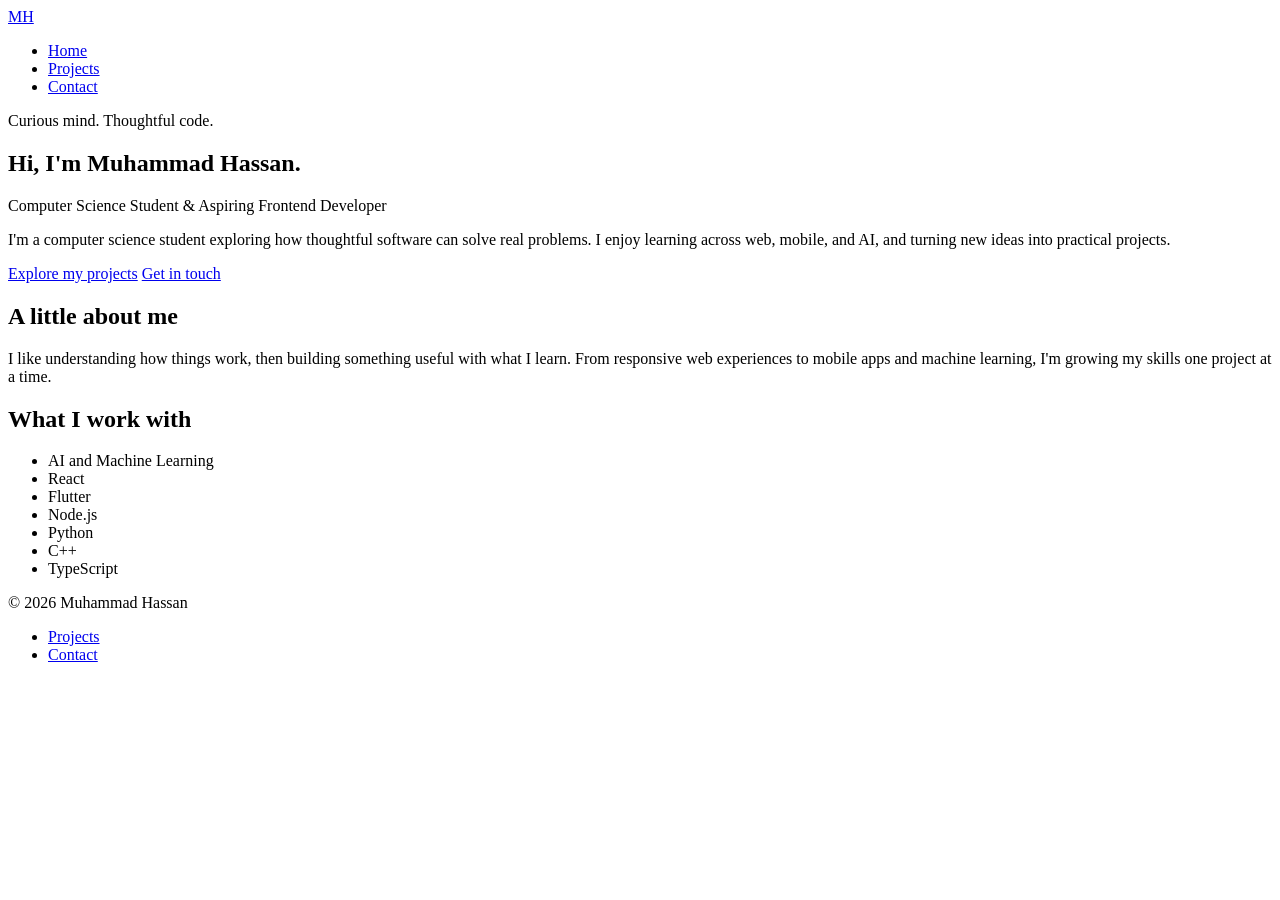
==== index.html @ 702b17aa "feat: add semantic portfolio page structure" ====
<!doctype html>
<html lang="en">
  <head>
    <meta charset="utf-8">
    <meta name="viewport" content="width=device-width, initial-scale=1">
    <meta name="description" content="Meet Muhammad Hassan, a computer science student exploring software development, AI, and machine learning.">
    <title>Muhammad Hassan | Home</title>
  </head>
  <body>
    <header>
      <a href="index.html" aria-label="Muhammad Hassan home">MH</a>
      <nav aria-label="Main navigation">
        <ul>
          <li><a href="index.html" aria-current="page">Home</a></li>
          <li><a href="projects.html">Projects</a></li>
          <li><a href="contact.html">Contact</a></li>
        </ul>
      </nav>
    </header>

    <main>
      <section aria-labelledby="intro-heading">
        <p>Curious mind. Thoughtful code.</p>
        <h1 id="intro-heading">Hi, I'm Muhammad Hassan.</h1>
        <p>Computer Science Student &amp; Aspiring Frontend Developer</p>
        <p>I'm a computer science student exploring how thoughtful software can solve real problems. I enjoy learning across web, mobile, and AI, and turning new ideas into practical projects.</p>
        <a href="projects.html">Explore my projects</a>
        <a href="contact.html">Get in touch</a>
      </section>

      <section aria-labelledby="about-heading">
        <h2 id="about-heading">A little about me</h2>
        <p>I like understanding how things work, then building something useful with what I learn. From responsive web experiences to mobile apps and machine learning, I'm growing my skills one project at a time.</p>
      </section>

      <section aria-labelledby="skills-heading">
        <h2 id="skills-heading">What I work with</h2>
        <ul>
          <li>AI and Machine Learning</li>
          <li>React</li>
          <li>Flutter</li>
          <li>Node.js</li>
          <li>Python</li>
          <li>C++</li>
          <li>TypeScript</li>
        </ul>
      </section>
    </main>

    <footer>
      <p>&copy; 2026 Muhammad Hassan</p>
      <nav aria-label="Footer navigation">
        <ul>
          <li><a href="projects.html">Projects</a></li>
          <li><a href="contact.html">Contact</a></li>
        </ul>
      </nav>
    </footer>
  </body>
</html>
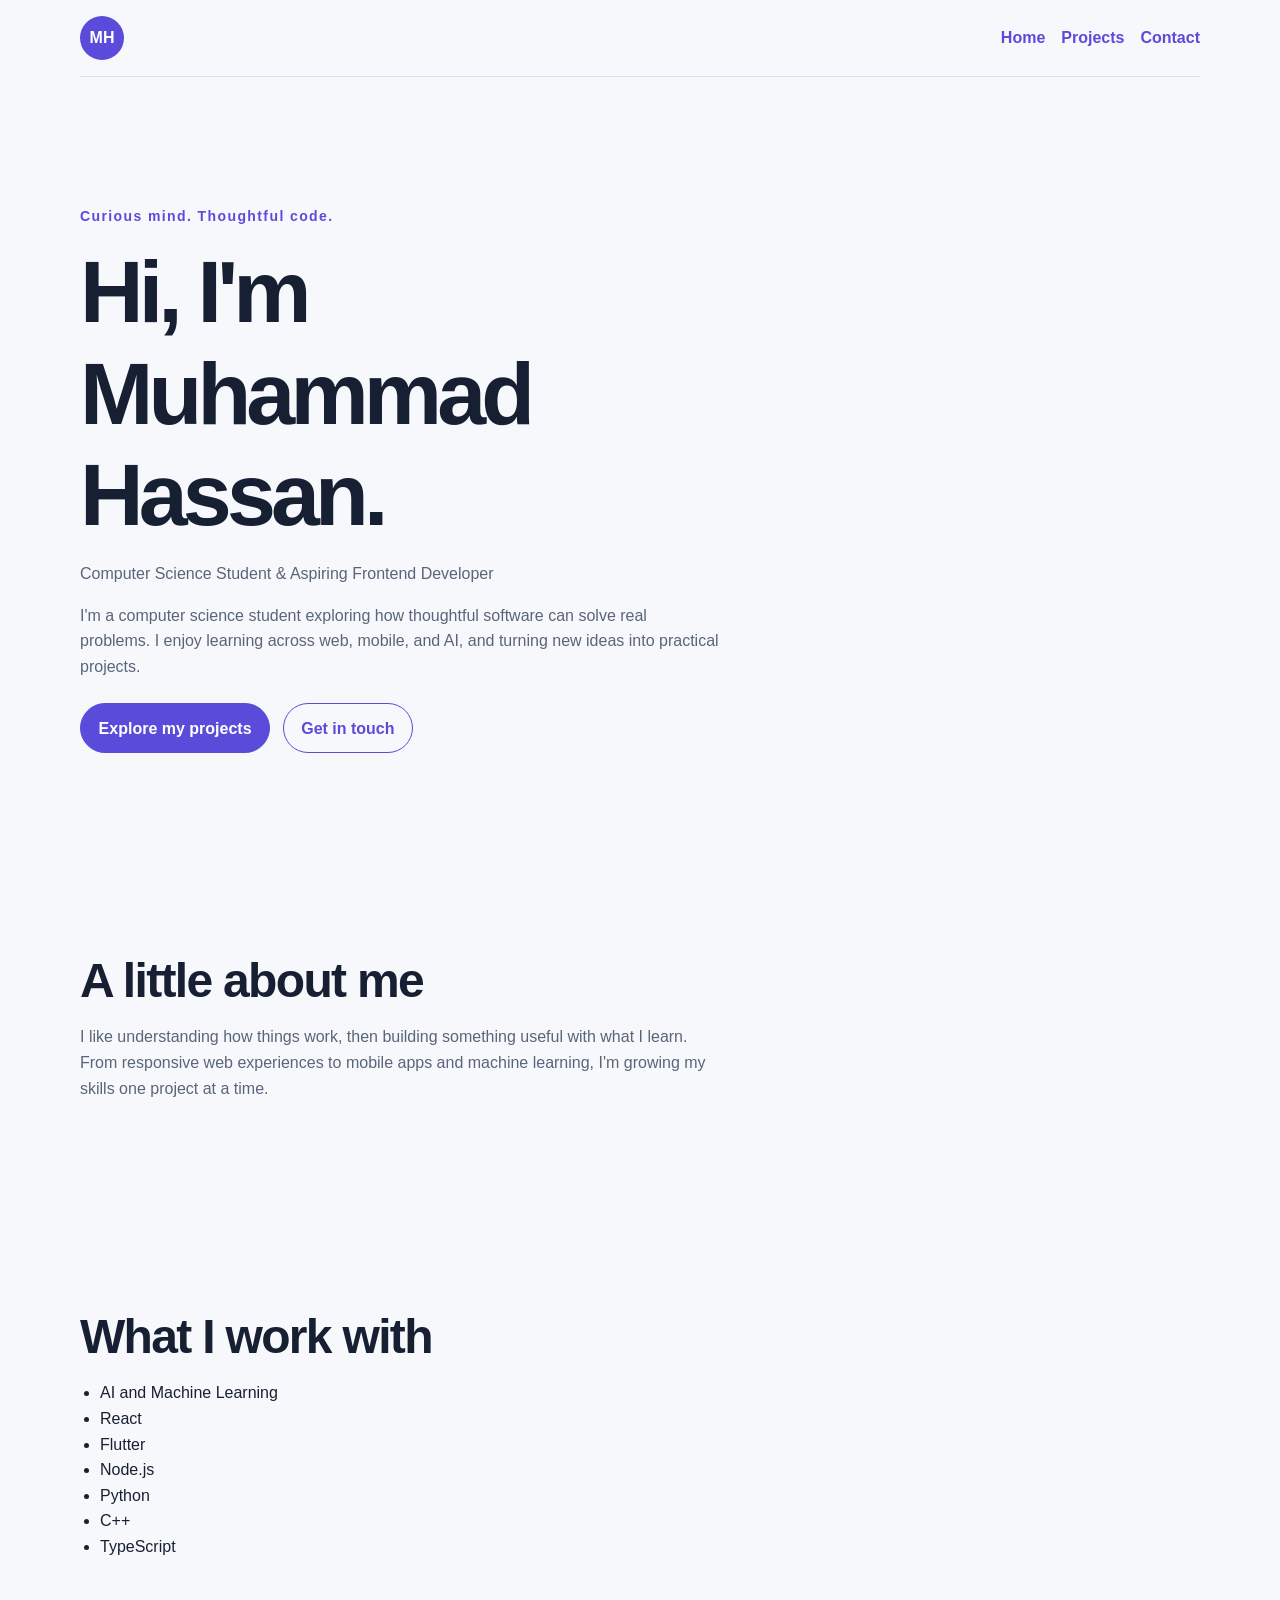
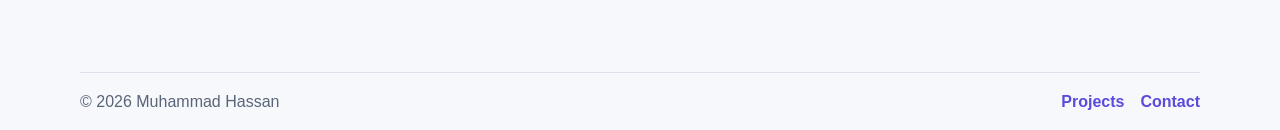
==== commit 64a6e116: "feat: add responsive shared portfolio styles" ====
--- a/index.html
+++ b/index.html
@@ -5,6 +5,7 @@
     <meta name="viewport" content="width=device-width, initial-scale=1">
     <meta name="description" content="Meet Muhammad Hassan, a computer science student exploring software development, AI, and machine learning.">
     <title>Muhammad Hassan | Home</title>
+    <link rel="stylesheet" href="styles.css">
   </head>
   <body>
     <header>
@@ -24,8 +25,8 @@
         <h1 id="intro-heading">Hi, I'm Muhammad Hassan.</h1>
         <p>Computer Science Student &amp; Aspiring Frontend Developer</p>
         <p>I'm a computer science student exploring how thoughtful software can solve real problems. I enjoy learning across web, mobile, and AI, and turning new ideas into practical projects.</p>
-        <a href="projects.html">Explore my projects</a>
-        <a href="contact.html">Get in touch</a>
+        <a class="button-link" href="projects.html">Explore my projects</a>
+        <a class="button-link button-link-secondary" href="contact.html">Get in touch</a>
       </section>
 
       <section aria-labelledby="about-heading">
--- a/styles.css
+++ b/styles.css
@@ -0,0 +1,298 @@
+*,
+*::before,
+*::after {
+  box-sizing: border-box;
+}
+
+:root {
+  --color-page: #f7f8fc;
+  --color-surface: #ffffff;
+  --color-text: #172033;
+  --color-muted: #596579;
+  --color-accent: #5b4bdb;
+  --color-accent-hover: #4435b8;
+  --color-border: #dce1ec;
+  --color-highlight: #eeecff;
+  --color-focus: #d45b21;
+  --radius-small: 0.5rem;
+  --radius-card: 1rem;
+  --radius-pill: 999px;
+  --space-1: 0.5rem;
+  --space-2: 1rem;
+  --space-3: 1.5rem;
+  --space-4: 2rem;
+  --space-5: 3rem;
+  --content-width: 70rem;
+}
+
+body {
+  min-height: 100vh;
+  margin: 0;
+  background: var(--color-page);
+  color: var(--color-text);
+  font-family: "Segoe UI", Arial, sans-serif;
+  line-height: 1.6;
+}
+
+a {
+  color: var(--color-accent);
+}
+
+a:hover {
+  color: var(--color-accent-hover);
+}
+
+:focus-visible {
+  outline: 3px solid var(--color-focus);
+}
+
+header,
+footer {
+  display: flex;
+  align-items: center;
+  justify-content: space-between;
+  gap: var(--space-2);
+  width: 90%;
+  max-width: var(--content-width);
+  margin: 0 auto;
+  padding-top: var(--space-2);
+  padding-bottom: var(--space-2);
+}
+
+header {
+  flex-wrap: wrap;
+  border-bottom: 1px solid var(--color-border);
+}
+
+header > a {
+  display: grid;
+  width: 2.75rem;
+  place-items: center;
+  height: 2.75rem;
+  border-radius: 50%;
+  background: var(--color-accent);
+  color: #fff;
+  font-weight: 800;
+  text-decoration: none;
+}
+
+header > a:hover {
+  background: var(--color-accent-hover);
+  color: #fff;
+}
+
+nav ul,
+footer ul {
+  display: flex;
+  flex-wrap: wrap;
+  gap: var(--space-2);
+  margin: 0;
+  padding: 0;
+  list-style: none;
+}
+
+nav a {
+  font-weight: 600;
+  text-decoration: none;
+}
+
+main {
+  width: 90%;
+  max-width: var(--content-width);
+  margin: 0 auto;
+}
+
+main > section {
+  padding-top: clamp(2.5rem, 8vw, 6rem);
+  padding-bottom: clamp(2.5rem, 8vw, 6rem);
+}
+
+h1,
+h2,
+h3,
+p {
+  margin-top: 0;
+}
+
+h1,
+h2,
+h3 {
+  line-height: 1.15;
+}
+
+h1 {
+  max-width: 40rem;
+  margin-bottom: var(--space-2);
+  font-size: clamp(2.5rem, 9vw, 5.5rem);
+  letter-spacing: -0.055em;
+}
+
+h2 {
+  margin-bottom: var(--space-2);
+  font-size: clamp(1.75rem, 5vw, 3rem);
+  letter-spacing: -0.035em;
+}
+
+main > section > p:first-child {
+  color: var(--color-accent);
+  font-size: 0.875rem;
+  font-weight: 800;
+  letter-spacing: 0.1em;
+}
+
+main > section > p {
+  max-width: 40rem;
+  color: var(--color-muted);
+}
+
+main > section:first-child {
+  padding-top: clamp(3rem, 12vw, 8rem);
+}
+
+.button-link,
+button {
+  display: inline-flex;
+  min-height: 2.75rem;
+  align-items: center;
+  justify-content: center;
+  margin: var(--space-1) var(--space-1) var(--space-1) 0;
+  padding: 0.7rem 1.1rem;
+  border: 1px solid var(--color-accent);
+  border-radius: var(--radius-pill);
+  background: var(--color-accent);
+  color: #fff;
+  font-family: inherit;
+  font-size: 1rem;
+  font-weight: 700;
+  text-decoration: none;
+}
+
+.button-link:hover,
+button:hover {
+  background: var(--color-accent-hover);
+  color: #fff;
+}
+
+.button-link-secondary {
+  background: transparent;
+  color: var(--color-accent);
+}
+
+main ul {
+  padding-left: 1.25rem;
+}
+
+#project-controls {
+  display: grid;
+  gap: var(--space-1);
+  max-width: 42rem;
+  margin-top: var(--space-3);
+  margin-bottom: var(--space-3);
+}
+
+label,
+legend {
+  font-weight: 700;
+}
+
+input,
+select,
+textarea {
+  width: 100%;
+  min-height: 2.75rem;
+  padding: 0.7rem 0.8rem;
+  border: 1px solid var(--color-border);
+  border-radius: var(--radius-small);
+  background: var(--color-surface);
+  color: var(--color-text);
+  font-family: inherit;
+  font-size: 1rem;
+}
+
+.project-grid {
+  display: grid;
+  grid-template-columns: minmax(0, 1fr);
+  gap: var(--space-2);
+}
+
+.project-card {
+  padding: var(--space-3);
+  border: 1px solid var(--color-border);
+  border-radius: var(--radius-card);
+  background: var(--color-surface);
+}
+
+.project-card h2,
+.project-card h3 {
+  font-size: 1.35rem;
+}
+
+.project-card p:last-child {
+  margin-bottom: 0;
+}
+
+#contact-form {
+  display: grid;
+  gap: var(--space-2);
+  max-width: 42rem;
+}
+
+#contact-form > div {
+  display: grid;
+  gap: var(--space-1);
+}
+
+#contact-form fieldset {
+  display: grid;
+  gap: var(--space-1);
+  margin: 0;
+  padding: var(--space-2);
+  border: 1px solid var(--color-border);
+  border-radius: var(--radius-small);
+}
+
+#contact-form fieldset > div,
+#contact-form .consent-row {
+  display: flex;
+  align-items: center;
+  gap: var(--space-1);
+}
+
+#contact-form input[type="radio"],
+#contact-form input[type="checkbox"] {
+  width: 1.1rem;
+  min-height: 1.1rem;
+  margin: 0;
+}
+
+#contact-form button {
+}
+
+footer {
+  flex-wrap: wrap;
+  border-top: 1px solid var(--color-border);
+  color: var(--color-muted);
+}
+
+footer p {
+  margin: 0;
+}
+
+@media (min-width: 40rem) {
+  .project-grid {
+    grid-template-columns: repeat(2, minmax(0, 1fr));
+    gap: var(--space-3);
+  }
+
+  #project-controls {
+    grid-template-columns: 1fr 2fr;
+    align-items: center;
+  }
+}
+
+@media (min-width: 64rem) {
+  .project-grid {
+    grid-template-columns: repeat(3, minmax(0, 1fr));
+  }
+}
+
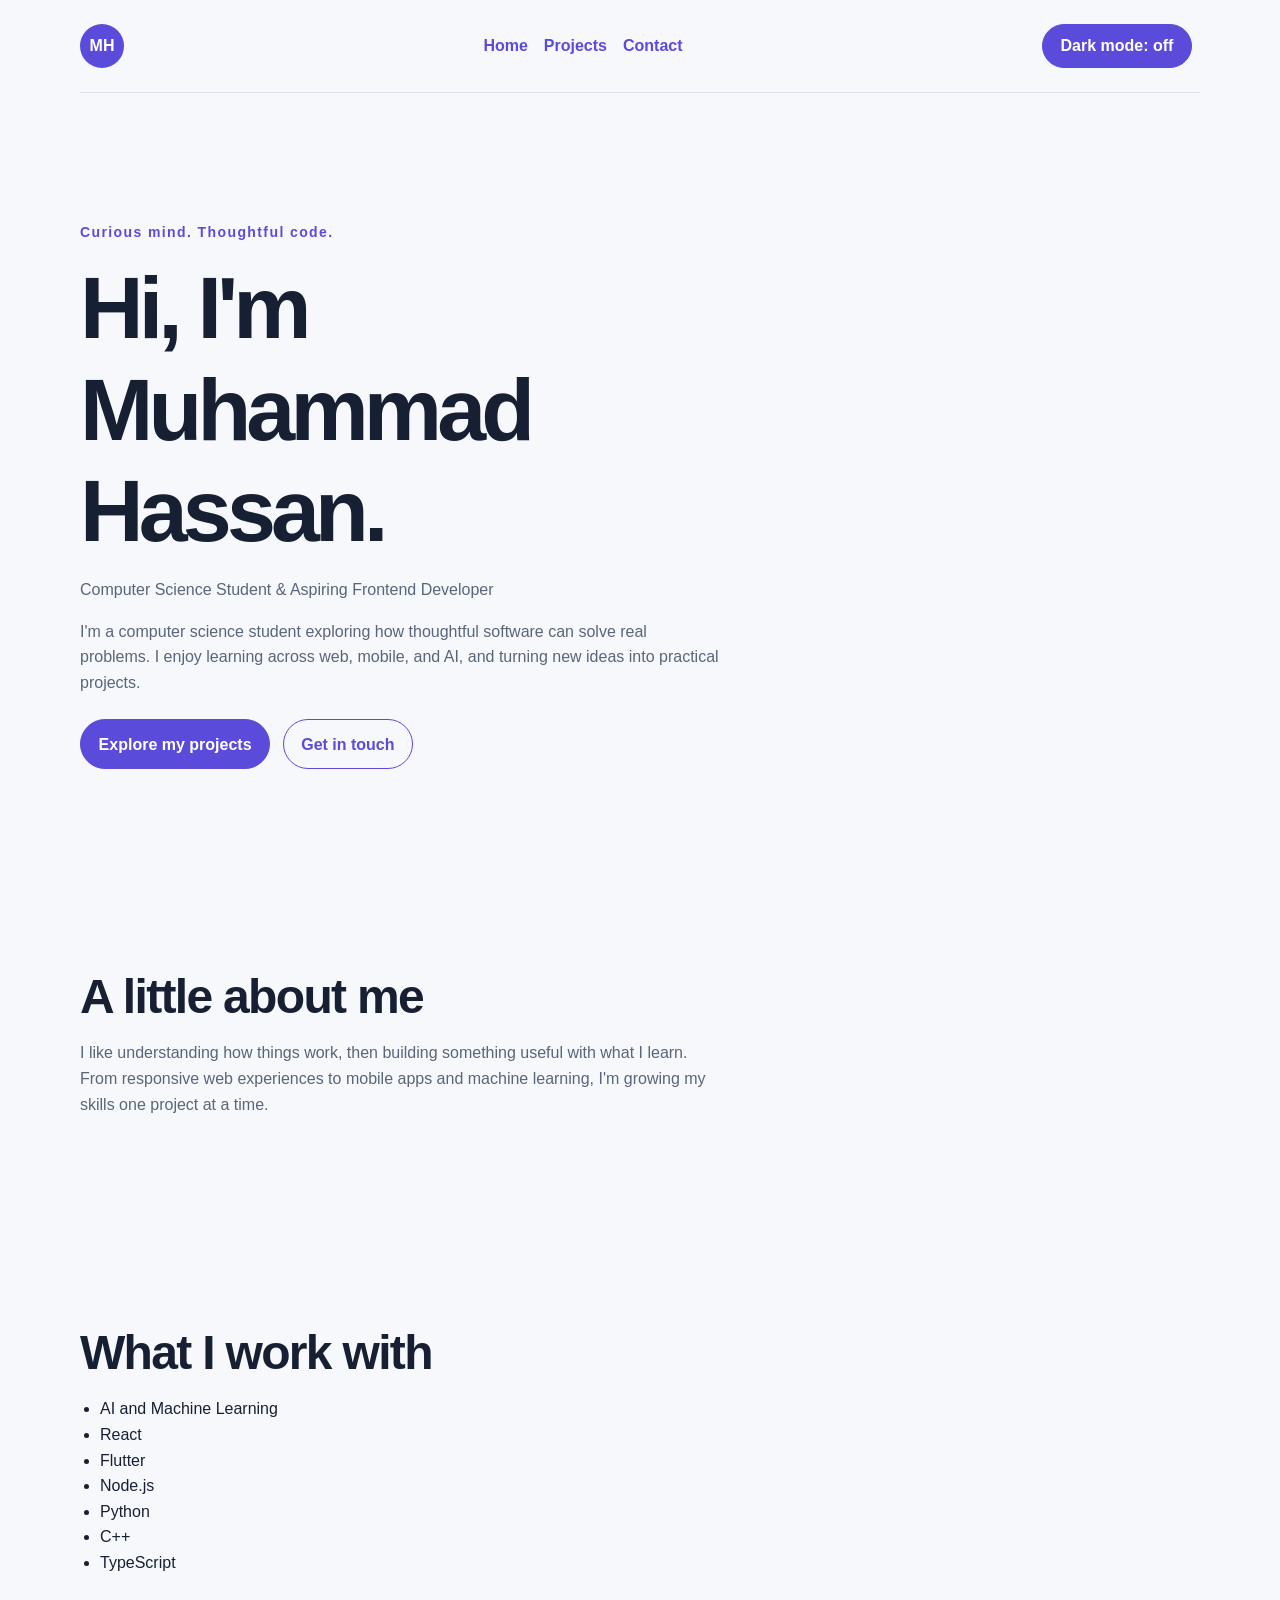
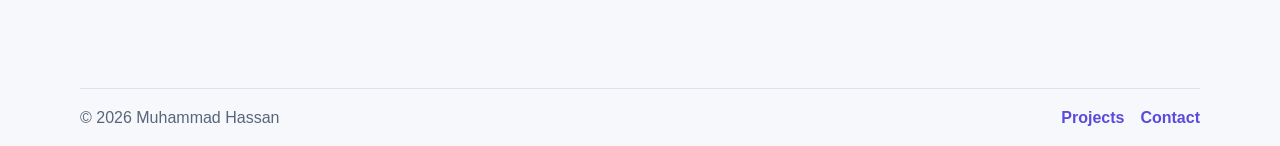
==== commit 23002ffa: "feat: add persistent dark mode toggle" ====
--- a/index.html
+++ b/index.html
@@ -6,6 +6,7 @@
     <meta name="description" content="Meet Muhammad Hassan, a computer science student exploring software development, AI, and machine learning.">
     <title>Muhammad Hassan | Home</title>
     <link rel="stylesheet" href="styles.css">
+    <script src="theme.js" defer></script>
   </head>
   <body>
     <header>
@@ -17,6 +18,7 @@
           <li><a href="contact.html">Contact</a></li>
         </ul>
       </nav>
+      <button id="theme-toggle" type="button" aria-label="Toggle dark mode" aria-pressed="false">Dark mode: off</button>
     </header>
 
     <main>
--- a/styles.css
+++ b/styles.css
@@ -11,6 +11,7 @@
   --color-muted: #596579;
   --color-accent: #5b4bdb;
   --color-accent-hover: #4435b8;
+  --color-on-accent: #ffffff;
   --color-border: #dce1ec;
   --color-highlight: #eeecff;
   --color-focus: #d45b21;
@@ -25,6 +26,47 @@
   --content-width: 70rem;
 }
 
+@media (prefers-color-scheme: dark) {
+  :root {
+    --color-page: #0b1120;
+    --color-surface: #141e30;
+    --color-text: #e2e8f0;
+    --color-muted: #a8b3c6;
+    --color-accent: #b4a8ff;
+    --color-accent-hover: #cbc2ff;
+    --color-on-accent: #17132f;
+    --color-border: #2b3850;
+    --color-highlight: #282243;
+    --color-focus: #ffb38a;
+  }
+}
+
+:root[data-theme="light"] {
+  --color-page: #f7f8fc;
+  --color-surface: #ffffff;
+  --color-text: #172033;
+  --color-muted: #596579;
+  --color-accent: #5b4bdb;
+  --color-accent-hover: #4435b8;
+  --color-on-accent: #ffffff;
+  --color-border: #dce1ec;
+  --color-highlight: #eeecff;
+  --color-focus: #d45b21;
+}
+
+:root[data-theme="dark"] {
+  --color-page: #0b1120;
+  --color-surface: #141e30;
+  --color-text: #e2e8f0;
+  --color-muted: #a8b3c6;
+  --color-accent: #b4a8ff;
+  --color-accent-hover: #cbc2ff;
+  --color-on-accent: #17132f;
+  --color-border: #2b3850;
+  --color-highlight: #282243;
+  --color-focus: #ffb38a;
+}
+
 body {
   min-height: 100vh;
   margin: 0;
@@ -71,14 +113,14 @@
   height: 2.75rem;
   border-radius: 50%;
   background: var(--color-accent);
-  color: #fff;
+  color: var(--color-on-accent);
   font-weight: 800;
   text-decoration: none;
 }
 
 header > a:hover {
   background: var(--color-accent-hover);
-  color: #fff;
+  color: var(--color-on-accent);
 }
 
 nav ul,
@@ -160,7 +202,7 @@
   border: 1px solid var(--color-accent);
   border-radius: var(--radius-pill);
   background: var(--color-accent);
-  color: #fff;
+  color: var(--color-on-accent);
   font-family: inherit;
   font-size: 1rem;
   font-weight: 700;
@@ -170,7 +212,7 @@
 .button-link:hover,
 button:hover {
   background: var(--color-accent-hover);
-  color: #fff;
+  color: var(--color-on-accent);
 }
 
 .button-link-secondary {
@@ -220,6 +262,19 @@
   border: 1px solid var(--color-border);
   border-radius: var(--radius-card);
   background: var(--color-surface);
+  transition: transform 0.2s, box-shadow 0.2s;
+}
+
+.project-card:hover {
+  transform: translateY(-4px);
+  box-shadow: 0 10px 25px rgb(0 0 0 / 0.08);
+}
+
+.project-icon {
+  display: block;
+  width: 3rem;
+  height: 3rem;
+  margin-bottom: var(--space-2);
 }
 
 .project-card h2,
@@ -229,6 +284,25 @@
 
 .project-card p:last-child {
   margin-bottom: 0;
+}
+
+.project-tech {
+  display: flex;
+  flex-wrap: wrap;
+  gap: var(--space-1);
+  padding: 0;
+  list-style: none;
+}
+
+.project-tech li {
+  padding: 0.25rem 0.65rem;
+  border-radius: var(--radius-pill);
+  background: var(--color-highlight);
+  color: var(--color-accent);
+}
+
+.project-empty {
+  color: var(--color-muted);
 }
 
 #contact-form {
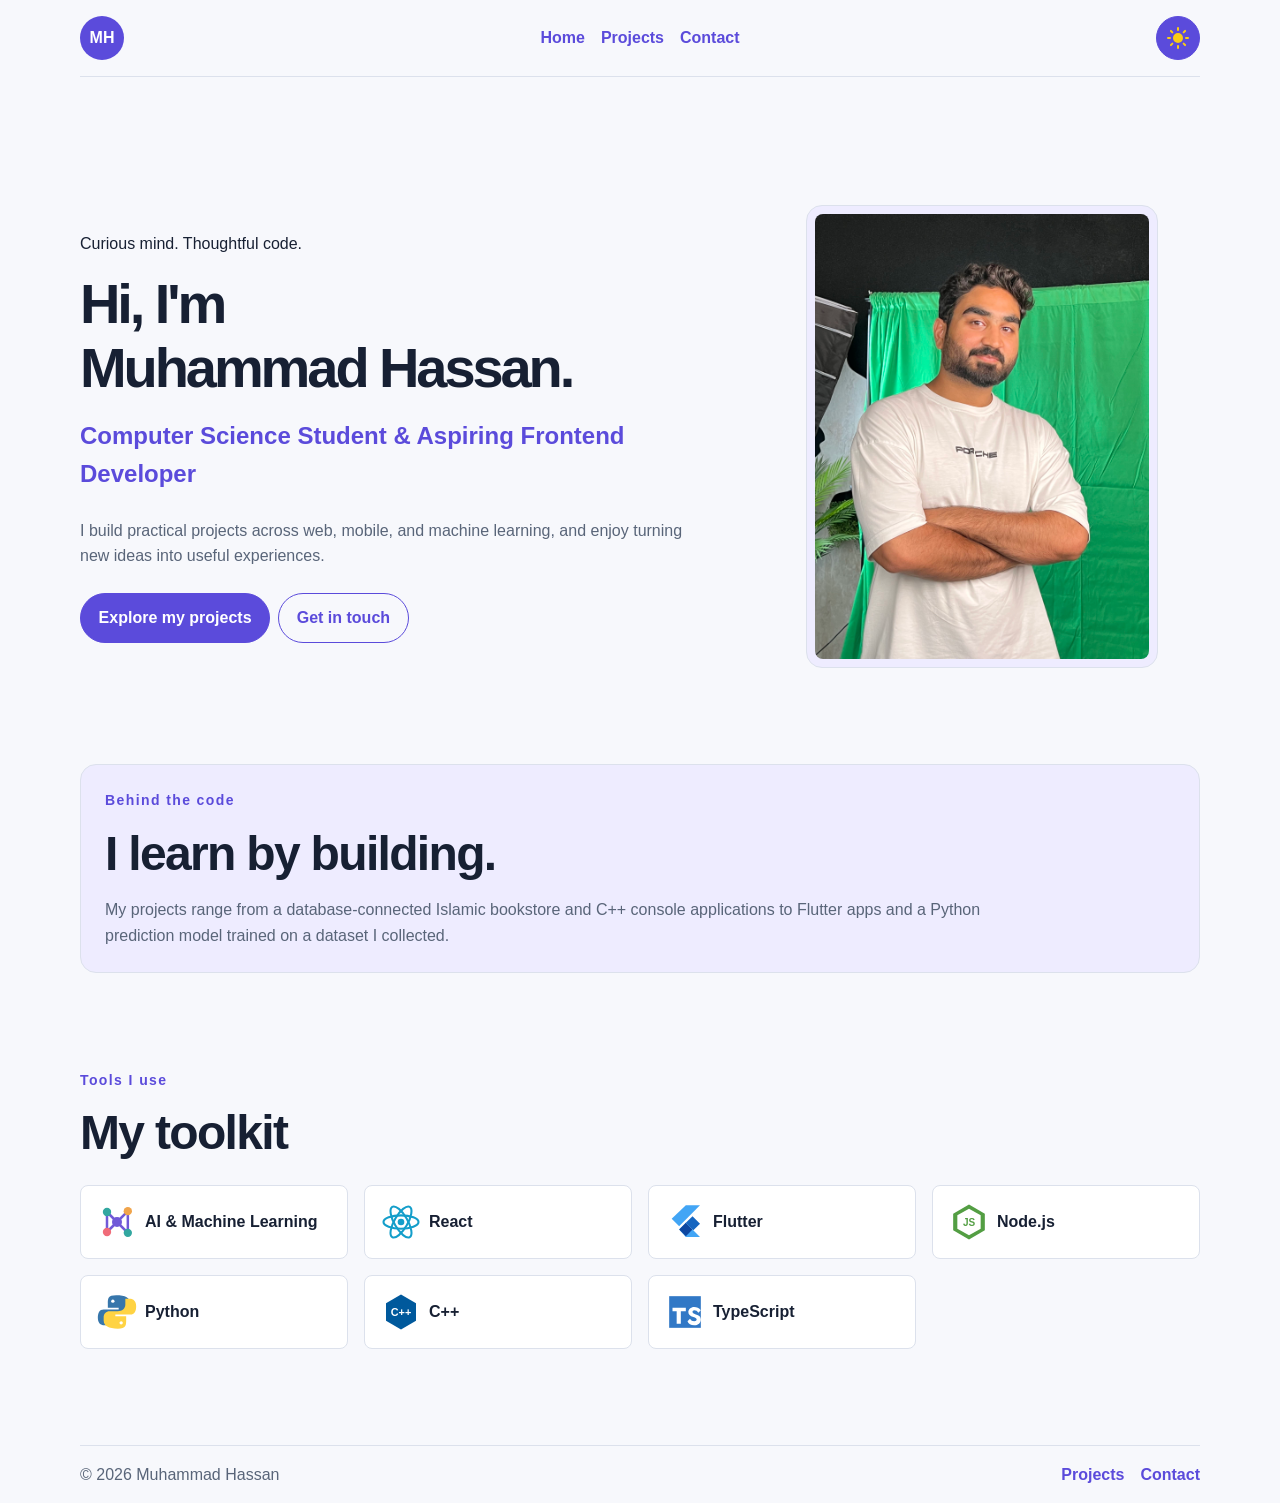
==== commit 1c6d9454: "feat: improve portfolio home page and theme toggle" ====
--- a/index.html
+++ b/index.html
@@ -18,34 +18,43 @@
           <li><a href="contact.html">Contact</a></li>
         </ul>
       </nav>
-      <button id="theme-toggle" type="button" aria-label="Toggle dark mode" aria-pressed="false">Dark mode: off</button>
+      <button class="theme-toggle" id="theme-toggle" type="button" aria-label="Toggle dark mode" aria-pressed="false"><img class="theme-icon theme-icon-sun" src="assets/icons/sun.svg" alt="" width="24" height="24"><img class="theme-icon theme-icon-moon" src="assets/icons/moon.svg" alt="" width="24" height="24"></button>
     </header>
 
     <main>
-      <section aria-labelledby="intro-heading">
-        <p>Curious mind. Thoughtful code.</p>
-        <h1 id="intro-heading">Hi, I'm Muhammad Hassan.</h1>
-        <p>Computer Science Student &amp; Aspiring Frontend Developer</p>
-        <p>I'm a computer science student exploring how thoughtful software can solve real problems. I enjoy learning across web, mobile, and AI, and turning new ideas into practical projects.</p>
-        <a class="button-link" href="projects.html">Explore my projects</a>
-        <a class="button-link button-link-secondary" href="contact.html">Get in touch</a>
+      <section class="home-hero" aria-labelledby="intro-heading">
+        <div class="hero-copy">
+          <p class="hero-kicker">Curious mind. Thoughtful code.</p>
+          <h1 id="intro-heading">Hi, I'm<br>Muhammad Hassan.</h1>
+          <p class="hero-role">Computer Science Student &amp; Aspiring Frontend Developer</p>
+          <p class="hero-description">I build practical projects across web, mobile, and machine learning, and enjoy turning new ideas into useful experiences.</p>
+          <div class="hero-actions">
+            <a class="button-link" href="projects.html">Explore my projects</a>
+            <a class="button-link button-link-secondary" href="contact.html">Get in touch</a>
+          </div>
+        </div>
+        <div class="profile-frame">
+          <img class="profile-photo" src="assets/images/hassan.JPG" alt="Muhammad Hassan, computer science student" width="3024" height="4032">
+        </div>
       </section>
 
-      <section aria-labelledby="about-heading">
-        <h2 id="about-heading">A little about me</h2>
-        <p>I like understanding how things work, then building something useful with what I learn. From responsive web experiences to mobile apps and machine learning, I'm growing my skills one project at a time.</p>
+      <section class="about-section" aria-labelledby="about-heading">
+        <p class="section-kicker">Behind the code</p>
+        <h2 id="about-heading">I learn by building.</h2>
+        <p>My projects range from a database-connected Islamic bookstore and C++ console applications to Flutter apps and a Python prediction model trained on a dataset I collected.</p>
       </section>
 
-      <section aria-labelledby="skills-heading">
-        <h2 id="skills-heading">What I work with</h2>
-        <ul>
-          <li>AI and Machine Learning</li>
-          <li>React</li>
-          <li>Flutter</li>
-          <li>Node.js</li>
-          <li>Python</li>
-          <li>C++</li>
-          <li>TypeScript</li>
+      <section class="skills-section" aria-labelledby="skills-heading">
+        <p class="section-kicker">Tools I use</p>
+        <h2 id="skills-heading">My toolkit</h2>
+        <ul class="skill-grid">
+          <li><img src="assets/technologies/ai-ml.svg" alt="AI and machine learning icon" width="48" height="48"><span>AI &amp; Machine Learning</span></li>
+          <li><img src="assets/technologies/react.svg" alt="React icon" width="48" height="48"><span>React</span></li>
+          <li><img src="assets/technologies/flutter.svg" alt="Flutter icon" width="48" height="48"><span>Flutter</span></li>
+          <li><img src="assets/technologies/node.svg" alt="Node.js icon" width="48" height="48"><span>Node.js</span></li>
+          <li><img src="assets/technologies/python.svg" alt="Python icon" width="48" height="48"><span>Python</span></li>
+          <li><img src="assets/technologies/cpp.svg" alt="C++ icon" width="48" height="48"><span>C++</span></li>
+          <li><img src="assets/technologies/typescript.svg" alt="TypeScript icon" width="48" height="48"><span>TypeScript</span></li>
         </ul>
       </section>
     </main>
--- a/styles.css
+++ b/styles.css
@@ -15,6 +15,7 @@
   --color-border: #dce1ec;
   --color-highlight: #eeecff;
   --color-focus: #d45b21;
+  --color-error: #b42318;
   --radius-small: 0.5rem;
   --radius-card: 1rem;
   --radius-pill: 999px;
@@ -38,6 +39,7 @@
     --color-border: #2b3850;
     --color-highlight: #282243;
     --color-focus: #ffb38a;
+    --color-error: #ff958c;
   }
 }
 
@@ -52,6 +54,7 @@
   --color-border: #dce1ec;
   --color-highlight: #eeecff;
   --color-focus: #d45b21;
+  --color-error: #b42318;
 }
 
 :root[data-theme="dark"] {
@@ -65,6 +68,7 @@
   --color-border: #2b3850;
   --color-highlight: #282243;
   --color-focus: #ffb38a;
+  --color-error: #ff958c;
 }
 
 body {
@@ -74,6 +78,12 @@
   color: var(--color-text);
   font-family: "Segoe UI", Arial, sans-serif;
   line-height: 1.6;
+}
+
+img {
+  display: block;
+  max-width: 100%;
+  height: auto;
 }
 
 a {
@@ -189,6 +199,100 @@
 
 main > section:first-child {
   padding-top: clamp(3rem, 12vw, 8rem);
+}
+
+.home-hero {
+  display: grid;
+  grid-template-columns: 1fr;
+  align-items: center;
+  gap: var(--space-4);
+}
+
+.hero-copy h1 {
+  max-width: 34rem;
+  font-size: clamp(2rem, 6vw, 3.5rem);
+}
+
+.hero-role {
+  color: var(--color-accent);
+  font-size: clamp(1.15rem, 3vw, 1.5rem);
+  font-weight: 700;
+}
+
+.hero-description {
+  max-width: 38rem;
+  color: var(--color-muted);
+}
+
+.hero-actions {
+  display: flex;
+  flex-wrap: wrap;
+  gap: var(--space-1);
+  margin-top: var(--space-3);
+}
+
+.hero-actions .button-link {
+  margin: 0;
+}
+
+.profile-frame {
+  width: 100%;
+  max-width: 22rem;
+  margin: 0 auto;
+  padding: var(--space-1);
+  border: 1px solid var(--color-border);
+  border-radius: var(--radius-card);
+  background: var(--color-highlight);
+}
+
+.profile-photo {
+  width: 100%;
+  border-radius: var(--radius-small);
+}
+
+.about-section {
+  padding: var(--space-3);
+  border: 1px solid var(--color-border);
+  border-radius: var(--radius-card);
+  background: var(--color-highlight);
+}
+
+.about-section p:last-child {
+  max-width: 55rem;
+  margin-bottom: 0;
+  color: var(--color-muted);
+}
+
+.section-kicker {
+  color: var(--color-accent);
+  font-size: 0.875rem;
+  font-weight: 800;
+  letter-spacing: 0.1em;
+}
+
+.skill-grid {
+  display: grid;
+  grid-template-columns: repeat(2, minmax(0, 1fr));
+  gap: var(--space-2);
+  margin: var(--space-3) 0 0;
+  padding: 0;
+  list-style: none;
+}
+
+.skill-grid li {
+  display: flex;
+  align-items: center;
+  gap: var(--space-1);
+  padding: var(--space-2);
+  border: 1px solid var(--color-border);
+  border-radius: var(--radius-small);
+  background: var(--color-surface);
+  font-weight: 700;
+}
+
+.skill-grid img {
+  width: 2.5rem;
+  height: 2.5rem;
 }
 
 .button-link,
@@ -220,6 +324,30 @@
   color: var(--color-accent);
 }
 
+.theme-toggle {
+  width: 2.75rem;
+  height: 2.75rem;
+  margin: 0;
+  padding: 0.5rem;
+}
+
+.theme-toggle img {
+  width: 1.5rem;
+  height: 1.5rem;
+}
+
+.theme-icon-moon {
+  display: none;
+}
+
+:root[data-theme="dark"] .theme-icon-sun {
+  display: none;
+}
+
+:root[data-theme="dark"] .theme-icon-moon {
+  display: block;
+}
+
 main ul {
   padding-left: 1.25rem;
 }
@@ -339,7 +467,15 @@
   margin: 0;
 }
 
-#contact-form button {
+.field-error {
+  margin-bottom: 0;
+  color: var(--color-error);
+  font-size: 0.9rem;
+}
+
+#form-status {
+  color: var(--color-accent);
+  font-weight: 700;
 }
 
 footer {
@@ -353,6 +489,10 @@
 }
 
 @media (min-width: 40rem) {
+  .skill-grid {
+    grid-template-columns: repeat(3, minmax(0, 1fr));
+  }
+
   .project-grid {
     grid-template-columns: repeat(2, minmax(0, 1fr));
     gap: var(--space-3);
@@ -365,6 +505,14 @@
 }
 
 @media (min-width: 64rem) {
+  .home-hero {
+    grid-template-columns: 3fr 2fr;
+  }
+
+  .skill-grid {
+    grid-template-columns: repeat(4, minmax(0, 1fr));
+  }
+
   .project-grid {
     grid-template-columns: repeat(3, minmax(0, 1fr));
   }
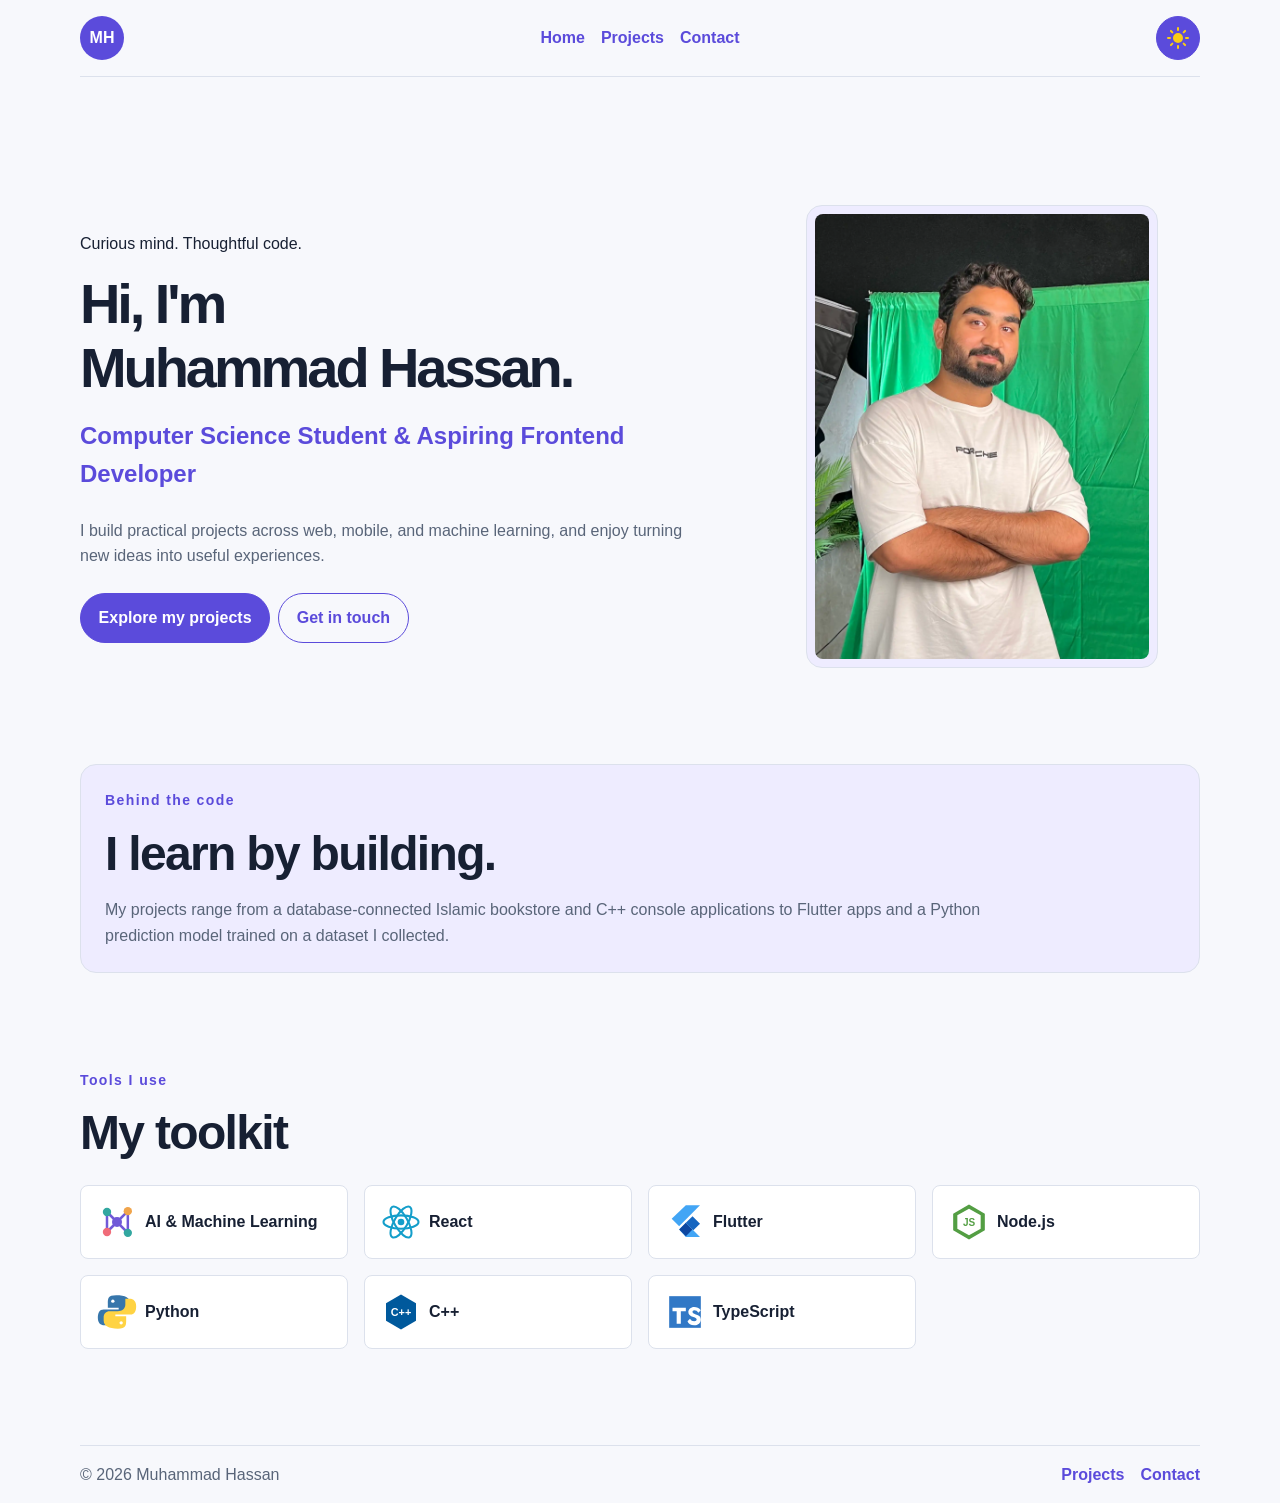
==== commit da2a2435: "perf: switch profile photo to webp format" ====
--- a/index.html
+++ b/index.html
@@ -34,7 +34,7 @@
           </div>
         </div>
         <div class="profile-frame">
-          <img class="profile-photo" src="assets/images/hassan.JPG" alt="Muhammad Hassan, computer science student" width="3024" height="4032">
+          <img class="profile-photo" src="assets/images/hassan.webp" alt="Muhammad Hassan, computer science student" width="1440" height="1920">
         </div>
       </section>
 
--- a/styles.css
+++ b/styles.css
@@ -391,6 +391,29 @@
   border-radius: var(--radius-card);
   background: var(--color-surface);
   transition: transform 0.2s, box-shadow 0.2s;
+  animation: fadeInUp 0.4s ease-out;
+}
+
+@keyframes fadeInUp {
+  from {
+    opacity: 0;
+    transform: translateY(12px);
+  }
+  to {
+    opacity: 1;
+    transform: translateY(0);
+  }
+}
+
+@media (prefers-reduced-motion: reduce) {
+  *,
+  *::before,
+  *::after {
+    animation-duration: 0.01ms !important;
+    animation-iteration-count: 1 !important;
+    transition-duration: 0.01ms !important;
+    scroll-behavior: auto !important;
+  }
 }
 
 .project-card:hover {
